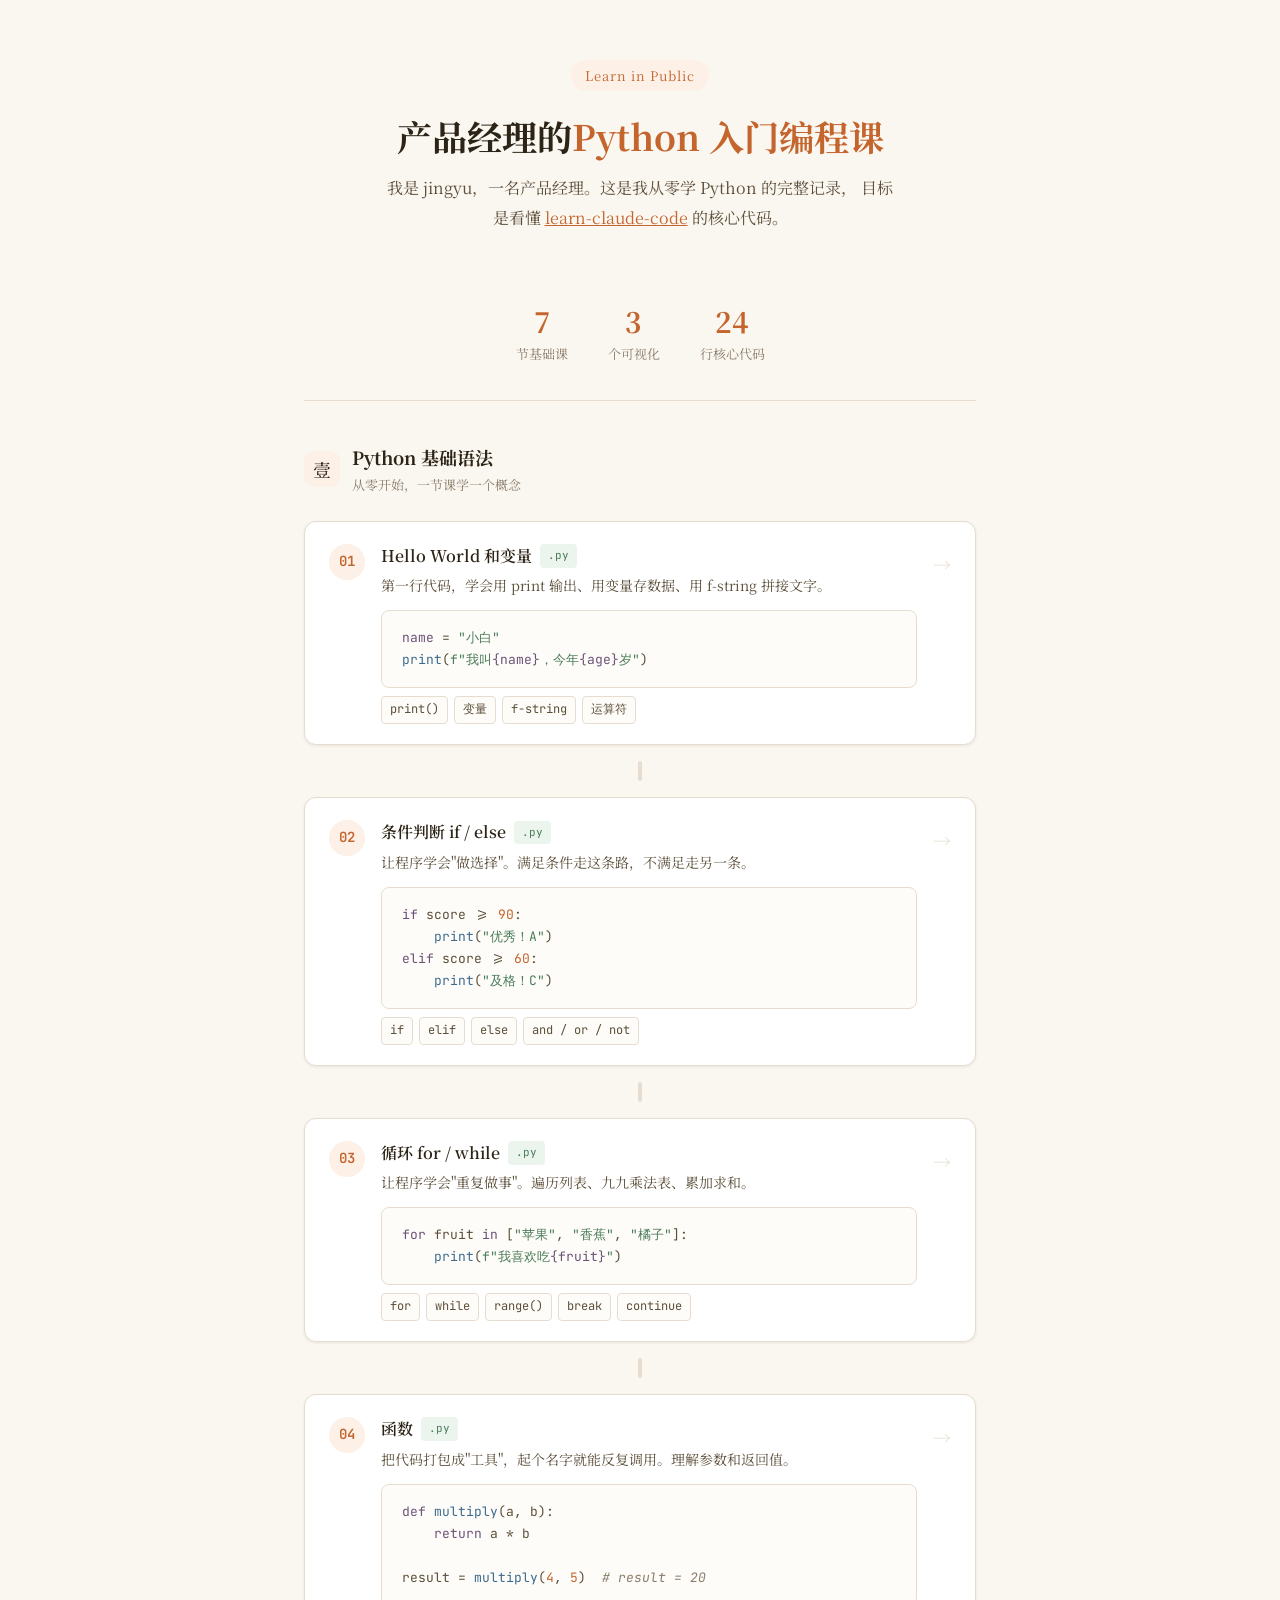
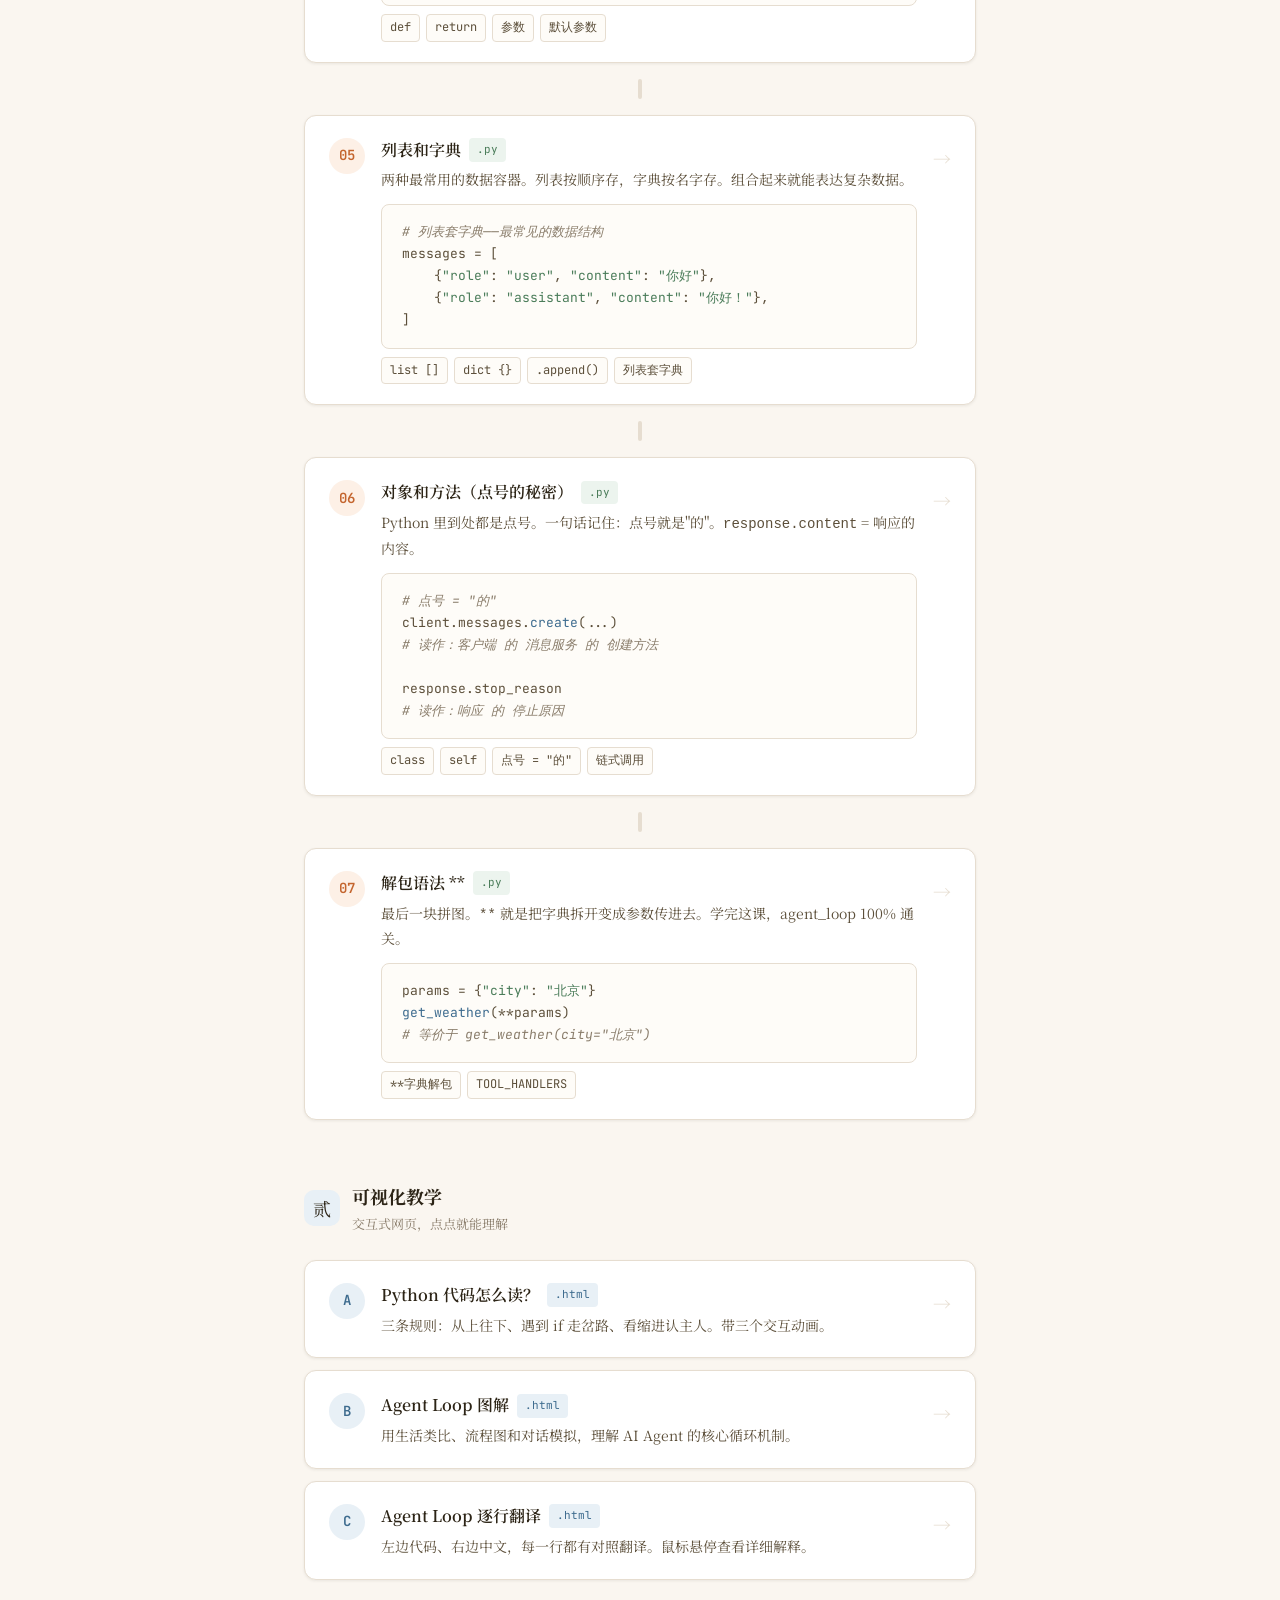
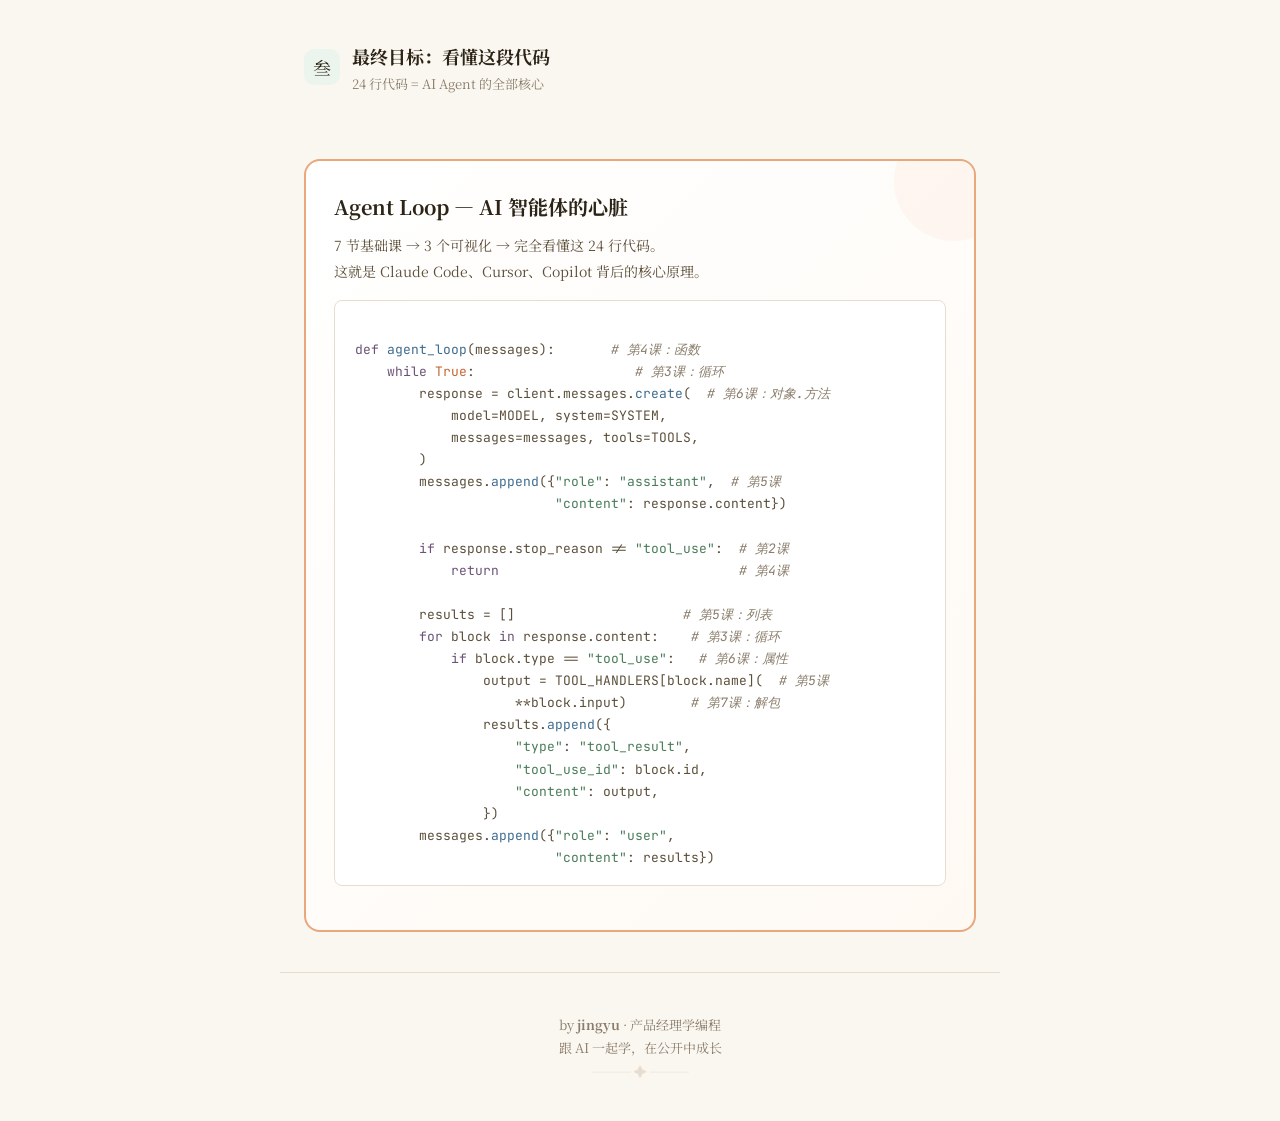
==== index.html @ afe971a0 "Initial commit: Python basics learning site 7 lesson HTML pages with interactive code explanations, " ====
<!DOCTYPE html>
<html lang="zh-CN">
<head>
<meta charset="UTF-8">
<meta name="viewport" content="width=device-width, initial-scale=1.0">
<title>产品经理学编程 · Python 从零开始</title>
<style>
  @import url('https://fonts.googleapis.com/css2?family=Noto+Serif+SC:wght@400;600;700&family=JetBrains+Mono:wght@400;500&display=swap');

  :root {
    --paper: #faf6f0;
    --paper-dark: #f0e9de;
    --paper-darker: #e6ddd0;
    --ink: #2c2416;
    --ink-light: #5c4f3a;
    --ink-lighter: #8a7d6b;
    --accent: #c4652e;
    --accent-light: #e8a87c;
    --accent-bg: #fdf0e6;
    --green: #4a7c59;
    --green-bg: #ecf4ee;
    --blue: #3d6b8e;
    --blue-bg: #e8f0f6;
    --purple: #6b5278;
    --purple-bg: #f0eaf4;
    --code-bg: #fefcf8;
    --code-border: #e6ddd0;
    --shadow: 0 1px 3px rgba(44, 36, 22, 0.08);
    --shadow-hover: 0 4px 12px rgba(44, 36, 22, 0.12);
  }

  * { margin: 0; padding: 0; box-sizing: border-box; }

  body {
    font-family: "Noto Serif SC", "PingFang SC", "Songti SC", Georgia, serif;
    background: var(--paper);
    color: var(--ink);
    line-height: 1.8;
    -webkit-font-smoothing: antialiased;
  }

  /* === Header === */
  .hero {
    max-width: 720px;
    margin: 0 auto;
    padding: 60px 24px 40px;
    text-align: center;
  }
  .hero-badge {
    display: inline-block;
    background: var(--accent-bg);
    color: var(--accent);
    font-size: 13px;
    padding: 4px 14px;
    border-radius: 20px;
    margin-bottom: 20px;
    letter-spacing: 1px;
  }
  .hero h1 {
    font-size: 2.2em;
    font-weight: 700;
    line-height: 1.4;
    margin-bottom: 12px;
    color: var(--ink);
  }
  .hero h1 em {
    font-style: normal;
    color: var(--accent);
  }
  .hero-desc {
    font-size: 16px;
    color: var(--ink-light);
    max-width: 520px;
    margin: 0 auto;
    line-height: 1.9;
  }

  /* === Divider === */
  .divider {
    max-width: 720px;
    margin: 0 auto;
    padding: 0 24px;
  }
  .divider-line {
    border: none;
    border-top: 1px solid var(--paper-darker);
    position: relative;
  }
  .divider-line::after {
    content: "§";
    position: absolute;
    top: -12px;
    left: 50%;
    transform: translateX(-50%);
    background: var(--paper);
    padding: 0 12px;
    color: var(--paper-darker);
    font-size: 16px;
  }

  /* === Stats === */
  .stats {
    display: flex;
    justify-content: center;
    gap: 40px;
    padding: 32px 24px;
    max-width: 720px;
    margin: 0 auto;
  }
  .stat {
    text-align: center;
  }
  .stat-num {
    font-size: 28px;
    font-weight: 700;
    color: var(--accent);
    display: block;
    line-height: 1.2;
  }
  .stat-label {
    font-size: 13px;
    color: var(--ink-lighter);
  }

  /* === Course Section === */
  .section {
    max-width: 720px;
    margin: 0 auto;
    padding: 40px 24px 20px;
  }
  .section-header {
    display: flex;
    align-items: center;
    gap: 12px;
    margin-bottom: 24px;
  }
  .section-icon {
    width: 36px;
    height: 36px;
    border-radius: 10px;
    display: flex;
    align-items: center;
    justify-content: center;
    font-size: 18px;
    flex-shrink: 0;
  }
  .icon-orange { background: var(--accent-bg); }
  .icon-green { background: var(--green-bg); }
  .icon-blue { background: var(--blue-bg); }
  .icon-purple { background: var(--purple-bg); }
  .section-title {
    font-size: 18px;
    font-weight: 700;
  }
  .section-subtitle {
    font-size: 13px;
    color: var(--ink-lighter);
  }

  /* === Lesson Card === */
  .lesson-list {
    display: flex;
    flex-direction: column;
    gap: 12px;
  }

  .lesson-card {
    background: white;
    border: 1px solid var(--paper-darker);
    border-radius: 12px;
    padding: 20px 24px;
    display: flex;
    align-items: flex-start;
    gap: 16px;
    transition: all 0.2s;
    cursor: default;
    box-shadow: var(--shadow);
  }
  .lesson-card:hover {
    box-shadow: var(--shadow-hover);
    border-color: var(--accent-light);
  }
  .lesson-card.clickable {
    cursor: pointer;
    text-decoration: none;
    color: inherit;
  }

  .lesson-num {
    width: 36px;
    height: 36px;
    border-radius: 50%;
    display: flex;
    align-items: center;
    justify-content: center;
    font-family: "JetBrains Mono", monospace;
    font-size: 14px;
    font-weight: 600;
    flex-shrink: 0;
    margin-top: 2px;
  }
  .num-orange { background: var(--accent-bg); color: var(--accent); }
  .num-green { background: var(--green-bg); color: var(--green); }
  .num-blue { background: var(--blue-bg); color: var(--blue); }
  .num-purple { background: var(--purple-bg); color: var(--purple); }

  .lesson-body { flex: 1; min-width: 0; }
  .lesson-title-row {
    display: flex;
    align-items: center;
    gap: 8px;
    margin-bottom: 4px;
  }
  .lesson-name {
    font-size: 16px;
    font-weight: 600;
    color: var(--ink);
  }
  .lesson-tag {
    font-size: 11px;
    padding: 2px 8px;
    border-radius: 4px;
    font-family: "JetBrains Mono", monospace;
  }
  .tag-py {
    background: var(--green-bg);
    color: var(--green);
  }
  .tag-html {
    background: var(--blue-bg);
    color: var(--blue);
  }
  .lesson-desc {
    font-size: 14px;
    color: var(--ink-light);
    line-height: 1.7;
  }
  .lesson-keywords {
    margin-top: 8px;
    display: flex;
    gap: 6px;
    flex-wrap: wrap;
  }
  .keyword {
    font-family: "JetBrains Mono", monospace;
    font-size: 12px;
    background: var(--code-bg);
    border: 1px solid var(--code-border);
    padding: 2px 8px;
    border-radius: 4px;
    color: var(--ink-light);
  }

  .lesson-arrow {
    color: var(--paper-darker);
    font-size: 18px;
    margin-top: 6px;
    transition: color 0.2s;
  }
  .lesson-card:hover .lesson-arrow {
    color: var(--accent);
  }

  /* === Code Preview === */
  .code-preview {
    background: var(--code-bg);
    border: 1px solid var(--code-border);
    border-radius: 8px;
    padding: 16px 20px;
    margin-top: 12px;
    font-family: "JetBrains Mono", monospace;
    font-size: 13px;
    line-height: 1.7;
    color: var(--ink-light);
    overflow-x: auto;
    white-space: pre;
  }
  .code-preview .ck { color: var(--purple); }
  .code-preview .cf { color: var(--blue); }
  .code-preview .cs { color: var(--green); }
  .code-preview .cn { color: var(--accent); }
  .code-preview .cm { color: var(--ink-lighter); font-style: italic; }

  /* === Progress Path === */
  .path-connector {
    display: flex;
    justify-content: center;
    padding: 4px 0;
  }
  .path-dot {
    width: 4px;
    height: 20px;
    background: var(--paper-darker);
    border-radius: 2px;
  }

  /* === Agent Loop Section === */
  .agent-section {
    max-width: 720px;
    margin: 0 auto;
    padding: 20px 24px 40px;
  }
  .agent-card {
    background: linear-gradient(135deg, white, #fef9f3);
    border: 2px solid var(--accent-light);
    border-radius: 16px;
    padding: 28px;
    position: relative;
    overflow: hidden;
  }
  .agent-card::before {
    content: "";
    position: absolute;
    top: -40px;
    right: -40px;
    width: 120px;
    height: 120px;
    background: var(--accent-bg);
    border-radius: 50%;
    opacity: 0.5;
  }
  .agent-card-title {
    font-size: 20px;
    font-weight: 700;
    margin-bottom: 8px;
    position: relative;
  }
  .agent-card-desc {
    font-size: 14px;
    color: var(--ink-light);
    margin-bottom: 16px;
    position: relative;
  }
  .agent-links {
    display: flex;
    gap: 10px;
    flex-wrap: wrap;
    position: relative;
  }
  .agent-link {
    display: inline-flex;
    align-items: center;
    gap: 6px;
    background: white;
    border: 1px solid var(--paper-darker);
    padding: 8px 16px;
    border-radius: 8px;
    font-size: 14px;
    color: var(--ink);
    text-decoration: none;
    transition: all 0.2s;
    box-shadow: var(--shadow);
  }
  .agent-link:hover {
    border-color: var(--accent);
    box-shadow: var(--shadow-hover);
  }

  /* === Footer === */
  .footer {
    max-width: 720px;
    margin: 0 auto;
    padding: 40px 24px;
    text-align: center;
    border-top: 1px solid var(--paper-darker);
  }
  .footer p {
    font-size: 13px;
    color: var(--ink-lighter);
    line-height: 1.8;
  }
  .footer a {
    color: var(--accent);
    text-decoration: none;
  }

  /* === Mobile === */
  @media (max-width: 600px) {
    .hero h1 { font-size: 1.6em; }
    .stats { gap: 24px; }
    .lesson-card { padding: 16px; }
    .lesson-keywords { display: none; }
  }
</style>
</head>
<body>

<!-- Hero -->
<div class="hero">
  <div class="hero-badge">Learn in Public</div>
  <h1>产品经理的<em>Python 入门编程课</em></h1>
  <p class="hero-desc">
    我是 jingyu，一名产品经理。这是我从零学 Python 的完整记录，
    目标是看懂 <a href="https://github.com/anthropics/claude-code" style="color: var(--accent); text-decoration: underline;">learn-claude-code</a> 的核心代码。
  </p>
</div>

<!-- Stats -->
<div class="stats">
  <div class="stat">
    <span class="stat-num">7</span>
    <span class="stat-label">节基础课</span>
  </div>
  <div class="stat">
    <span class="stat-num">3</span>
    <span class="stat-label">个可视化</span>
  </div>
  <div class="stat">
    <span class="stat-num">24</span>
    <span class="stat-label">行核心代码</span>
  </div>
</div>

<div class="divider"><hr class="divider-line"></div>

<!-- Part 1: Python 基础 -->
<div class="section">
  <div class="section-header">
    <div class="section-icon icon-orange">壹</div>
    <div>
      <div class="section-title">Python 基础语法</div>
      <div class="section-subtitle">从零开始，一节课学一个概念</div>
    </div>
  </div>

  <div class="lesson-list">

    <!-- Lesson 1 -->
    <a class="lesson-card clickable" href="python-basics/lesson-01.html">
      <div class="lesson-num num-orange">01</div>
      <div class="lesson-body">
        <div class="lesson-title-row">
          <span class="lesson-name">Hello World 和变量</span>
          <span class="lesson-tag tag-py">.py</span>
        </div>
        <div class="lesson-desc">第一行代码，学会用 print 输出、用变量存数据、用 f-string 拼接文字。</div>
        <div class="code-preview"><span class="ck">name</span> = <span class="cs">"小白"</span>
<span class="cf">print</span>(<span class="cs">f"我叫</span><span class="ck">{name}</span><span class="cs">，今年</span><span class="ck">{age}</span><span class="cs">岁"</span>)</div>
        <div class="lesson-keywords">
          <span class="keyword">print()</span>
          <span class="keyword">变量</span>
          <span class="keyword">f-string</span>
          <span class="keyword">运算符</span>
        </div>
      </div>
      <div class="lesson-arrow">→</div>
    </a>

    <div class="path-connector"><div class="path-dot"></div></div>

    <!-- Lesson 2 -->
    <a class="lesson-card clickable" href="python-basics/lesson-02.html">
      <div class="lesson-num num-orange">02</div>
      <div class="lesson-body">
        <div class="lesson-title-row">
          <span class="lesson-name">条件判断 if / else</span>
          <span class="lesson-tag tag-py">.py</span>
        </div>
        <div class="lesson-desc">让程序学会"做选择"。满足条件走这条路，不满足走另一条。</div>
        <div class="code-preview"><span class="ck">if</span> score >= <span class="cn">90</span>:
    <span class="cf">print</span>(<span class="cs">"优秀！A"</span>)
<span class="ck">elif</span> score >= <span class="cn">60</span>:
    <span class="cf">print</span>(<span class="cs">"及格！C"</span>)</div>
        <div class="lesson-keywords">
          <span class="keyword">if</span>
          <span class="keyword">elif</span>
          <span class="keyword">else</span>
          <span class="keyword">and / or / not</span>
        </div>
      </div>
      <div class="lesson-arrow">→</div>
    </a>

    <div class="path-connector"><div class="path-dot"></div></div>

    <!-- Lesson 3 -->
    <a class="lesson-card clickable" href="python-basics/lesson-03.html">
      <div class="lesson-num num-orange">03</div>
      <div class="lesson-body">
        <div class="lesson-title-row">
          <span class="lesson-name">循环 for / while</span>
          <span class="lesson-tag tag-py">.py</span>
        </div>
        <div class="lesson-desc">让程序学会"重复做事"。遍历列表、九九乘法表、累加求和。</div>
        <div class="code-preview"><span class="ck">for</span> fruit <span class="ck">in</span> [<span class="cs">"苹果"</span>, <span class="cs">"香蕉"</span>, <span class="cs">"橘子"</span>]:
    <span class="cf">print</span>(<span class="cs">f"我喜欢吃</span><span class="ck">{fruit}</span><span class="cs">"</span>)</div>
        <div class="lesson-keywords">
          <span class="keyword">for</span>
          <span class="keyword">while</span>
          <span class="keyword">range()</span>
          <span class="keyword">break</span>
          <span class="keyword">continue</span>
        </div>
      </div>
      <div class="lesson-arrow">→</div>
    </a>

    <div class="path-connector"><div class="path-dot"></div></div>

    <!-- Lesson 4 -->
    <a class="lesson-card clickable" href="python-basics/lesson-04.html">
      <div class="lesson-num num-orange">04</div>
      <div class="lesson-body">
        <div class="lesson-title-row">
          <span class="lesson-name">函数</span>
          <span class="lesson-tag tag-py">.py</span>
        </div>
        <div class="lesson-desc">把代码打包成"工具"，起个名字就能反复调用。理解参数和返回值。</div>
        <div class="code-preview"><span class="ck">def</span> <span class="cf">multiply</span>(a, b):
    <span class="ck">return</span> a * b

result = <span class="cf">multiply</span>(<span class="cn">4</span>, <span class="cn">5</span>)  <span class="cm"># result = 20</span></div>
        <div class="lesson-keywords">
          <span class="keyword">def</span>
          <span class="keyword">return</span>
          <span class="keyword">参数</span>
          <span class="keyword">默认参数</span>
        </div>
      </div>
      <div class="lesson-arrow">→</div>
    </a>

    <div class="path-connector"><div class="path-dot"></div></div>

    <!-- Lesson 5 -->
    <a class="lesson-card clickable" href="python-basics/lesson-05.html">
      <div class="lesson-num num-orange">05</div>
      <div class="lesson-body">
        <div class="lesson-title-row">
          <span class="lesson-name">列表和字典</span>
          <span class="lesson-tag tag-py">.py</span>
        </div>
        <div class="lesson-desc">两种最常用的数据容器。列表按顺序存，字典按名字存。组合起来就能表达复杂数据。</div>
        <div class="code-preview"><span class="cm"># 列表套字典——最常见的数据结构</span>
messages = [
    {<span class="cs">"role"</span>: <span class="cs">"user"</span>, <span class="cs">"content"</span>: <span class="cs">"你好"</span>},
    {<span class="cs">"role"</span>: <span class="cs">"assistant"</span>, <span class="cs">"content"</span>: <span class="cs">"你好！"</span>},
]</div>
        <div class="lesson-keywords">
          <span class="keyword">list []</span>
          <span class="keyword">dict {}</span>
          <span class="keyword">.append()</span>
          <span class="keyword">列表套字典</span>
        </div>
      </div>
      <div class="lesson-arrow">→</div>
    </a>

    <div class="path-connector"><div class="path-dot"></div></div>

    <!-- Lesson 6 -->
    <a class="lesson-card clickable" href="python-basics/lesson-06.html">
      <div class="lesson-num num-orange">06</div>
      <div class="lesson-body">
        <div class="lesson-title-row">
          <span class="lesson-name">对象和方法（点号的秘密）</span>
          <span class="lesson-tag tag-py">.py</span>
        </div>
        <div class="lesson-desc">Python 里到处都是点号。一句话记住：点号就是"的"。<code>response.content</code> = 响应的内容。</div>
        <div class="code-preview"><span class="cm"># 点号 = "的"</span>
client.messages.<span class="cf">create</span>(...)
<span class="cm"># 读作：客户端 的 消息服务 的 创建方法</span>

response.stop_reason
<span class="cm"># 读作：响应 的 停止原因</span></div>
        <div class="lesson-keywords">
          <span class="keyword">class</span>
          <span class="keyword">self</span>
          <span class="keyword">点号 = "的"</span>
          <span class="keyword">链式调用</span>
        </div>
      </div>
      <div class="lesson-arrow">→</div>
    </a>

    <div class="path-connector"><div class="path-dot"></div></div>

    <!-- Lesson 7 -->
    <a class="lesson-card clickable" href="python-basics/lesson-07.html">
      <div class="lesson-num num-orange">07</div>
      <div class="lesson-body">
        <div class="lesson-title-row">
          <span class="lesson-name">解包语法 **</span>
          <span class="lesson-tag tag-py">.py</span>
        </div>
        <div class="lesson-desc">最后一块拼图。<code>**</code> 就是把字典拆开变成参数传进去。学完这课，agent_loop 100% 通关。</div>
        <div class="code-preview">params = {<span class="cs">"city"</span>: <span class="cs">"北京"</span>}
<span class="cf">get_weather</span>(**params)
<span class="cm"># 等价于 get_weather(city="北京")</span></div>
        <div class="lesson-keywords">
          <span class="keyword">**字典解包</span>
          <span class="keyword">TOOL_HANDLERS</span>
        </div>
      </div>
      <div class="lesson-arrow">→</div>
    </a>

  </div>
</div>

<!-- Part 2: 可视化教学 -->
<div class="section">
  <div class="section-header">
    <div class="section-icon icon-blue">贰</div>
    <div>
      <div class="section-title">可视化教学</div>
      <div class="section-subtitle">交互式网页，点点就能理解</div>
    </div>
  </div>

  <div class="lesson-list">
    <a class="lesson-card clickable" href="python-basics/how-to-read-code.html">
      <div class="lesson-num num-blue">A</div>
      <div class="lesson-body">
        <div class="lesson-title-row">
          <span class="lesson-name">Python 代码怎么读？</span>
          <span class="lesson-tag tag-html">.html</span>
        </div>
        <div class="lesson-desc">三条规则：从上往下、遇到 if 走岔路、看缩进认主人。带三个交互动画。</div>
      </div>
      <div class="lesson-arrow">→</div>
    </a>

    <a class="lesson-card clickable" href="python-basics/agent-loop-explained.html">
      <div class="lesson-num num-blue">B</div>
      <div class="lesson-body">
        <div class="lesson-title-row">
          <span class="lesson-name">Agent Loop 图解</span>
          <span class="lesson-tag tag-html">.html</span>
        </div>
        <div class="lesson-desc">用生活类比、流程图和对话模拟，理解 AI Agent 的核心循环机制。</div>
      </div>
      <div class="lesson-arrow">→</div>
    </a>

    <a class="lesson-card clickable" href="python-basics/agent-loop-line-by-line.html">
      <div class="lesson-num num-blue">C</div>
      <div class="lesson-body">
        <div class="lesson-title-row">
          <span class="lesson-name">Agent Loop 逐行翻译</span>
          <span class="lesson-tag tag-html">.html</span>
        </div>
        <div class="lesson-desc">左边代码、右边中文，每一行都有对照翻译。鼠标悬停查看详细解释。</div>
      </div>
      <div class="lesson-arrow">→</div>
    </a>
  </div>
</div>

<!-- Part 3: 最终目标 -->
<div class="section">
  <div class="section-header">
    <div class="section-icon icon-green">叁</div>
    <div>
      <div class="section-title">最终目标：看懂这段代码</div>
      <div class="section-subtitle">24 行代码 = AI Agent 的全部核心</div>
    </div>
  </div>
</div>

<div class="agent-section">
  <div class="agent-card">
    <div class="agent-card-title">Agent Loop — AI 智能体的心脏</div>
    <div class="agent-card-desc">
      7 节基础课 → 3 个可视化 → 完全看懂这 24 行代码。<br>
      这就是 Claude Code、Cursor、Copilot 背后的核心原理。
    </div>
    <div class="code-preview" style="background:white; margin-bottom:16px;">
<span class="ck">def</span> <span class="cf">agent_loop</span>(messages):       <span class="cm"># 第4课：函数</span>
    <span class="ck">while</span> <span class="cn">True</span>:                    <span class="cm"># 第3课：循环</span>
        response = client.messages.<span class="cf">create</span>(  <span class="cm"># 第6课：对象.方法</span>
            model=MODEL, system=SYSTEM,
            messages=messages, tools=TOOLS,
        )
        messages.<span class="cf">append</span>({<span class="cs">"role"</span>: <span class="cs">"assistant"</span>,  <span class="cm"># 第5课</span>
                         <span class="cs">"content"</span>: response.content})

        <span class="ck">if</span> response.stop_reason != <span class="cs">"tool_use"</span>:  <span class="cm"># 第2课</span>
            <span class="ck">return</span>                              <span class="cm"># 第4课</span>

        results = []                     <span class="cm"># 第5课：列表</span>
        <span class="ck">for</span> block <span class="ck">in</span> response.content:    <span class="cm"># 第3课：循环</span>
            <span class="ck">if</span> block.type == <span class="cs">"tool_use"</span>:   <span class="cm"># 第6课：属性</span>
                output = TOOL_HANDLERS[block.name](  <span class="cm"># 第5课</span>
                    **block.input)        <span class="cm"># 第7课：解包</span>
                results.<span class="cf">append</span>({
                    <span class="cs">"type"</span>: <span class="cs">"tool_result"</span>,
                    <span class="cs">"tool_use_id"</span>: block.id,
                    <span class="cs">"content"</span>: output,
                })
        messages.<span class="cf">append</span>({<span class="cs">"role"</span>: <span class="cs">"user"</span>,
                         <span class="cs">"content"</span>: results})</div>
  </div>
</div>

<!-- Footer -->
<div class="footer">
  <p>
    by <strong>jingyu</strong> · 产品经理学编程<br>
    跟 AI 一起学，在公开中成长<br>
    <span style="color:var(--paper-darker);">─── ✦ ───</span>
  </p>
</div>

</body>
</html>
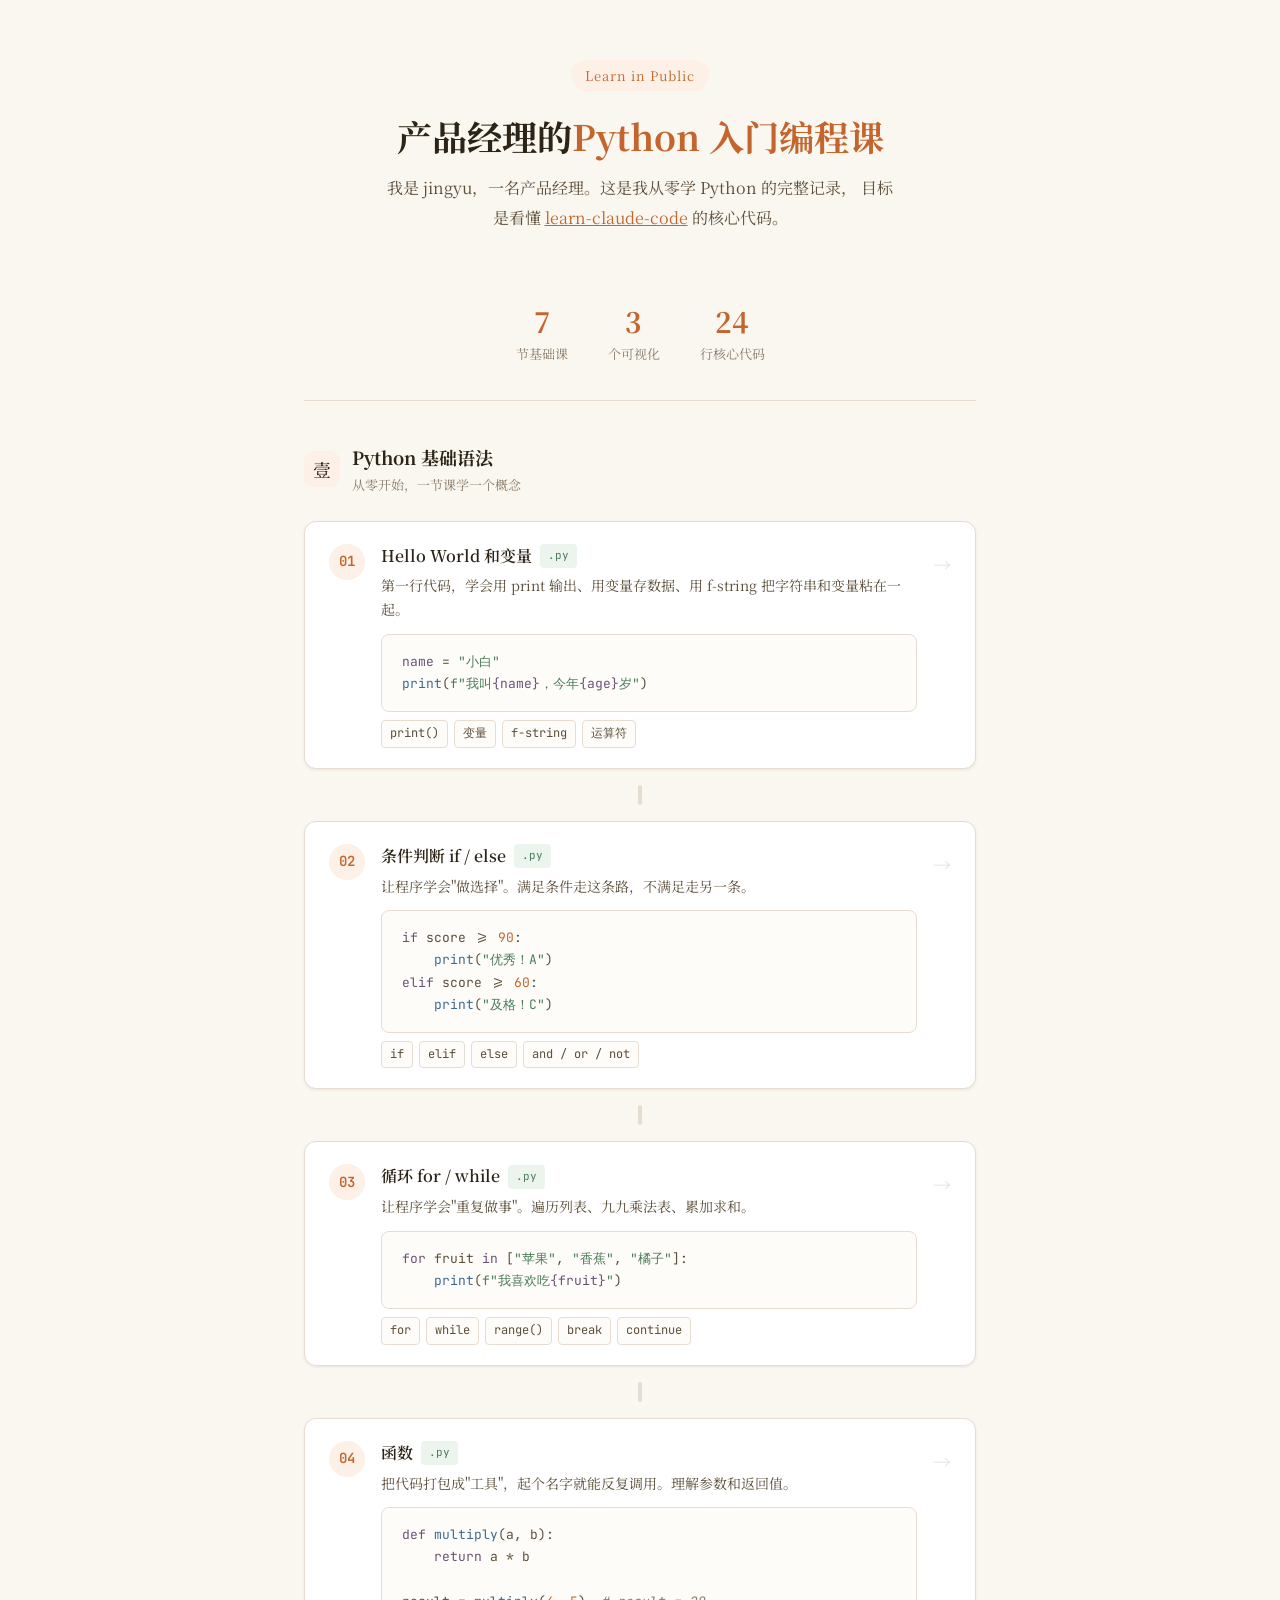
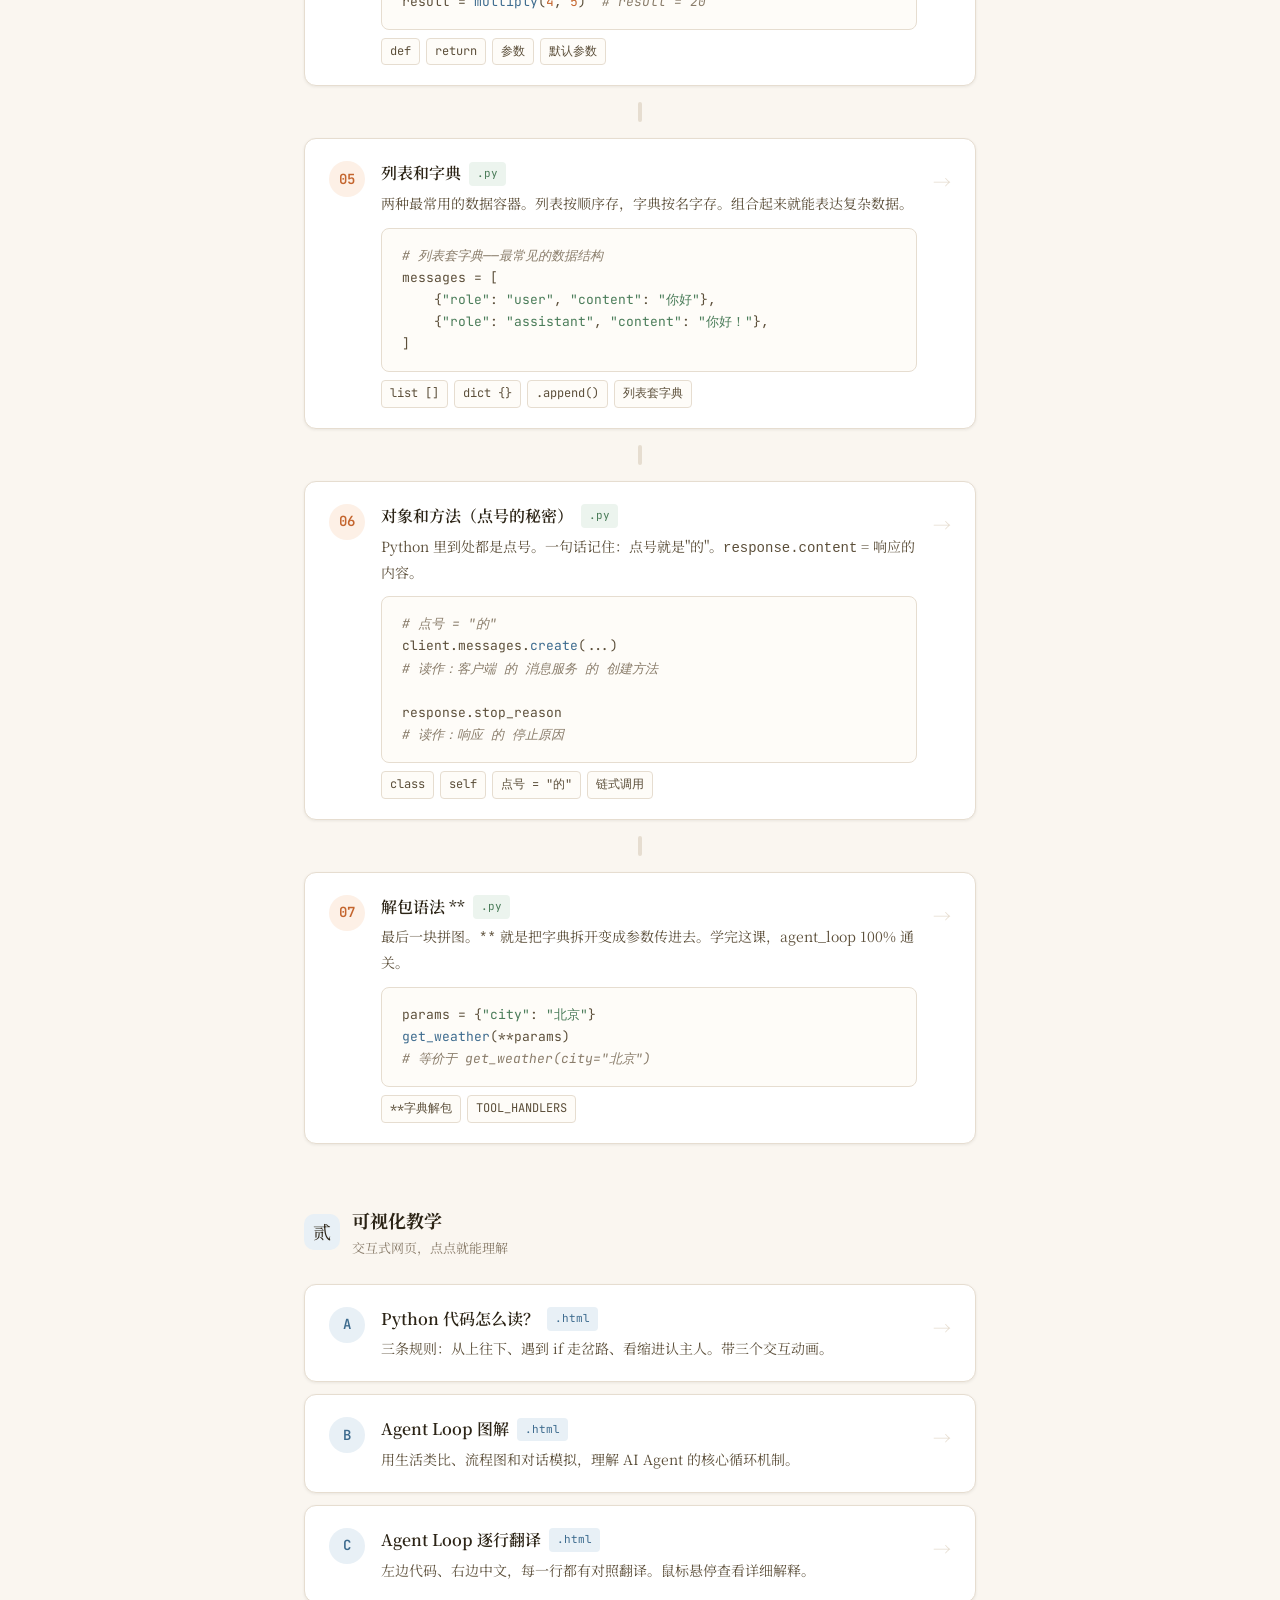
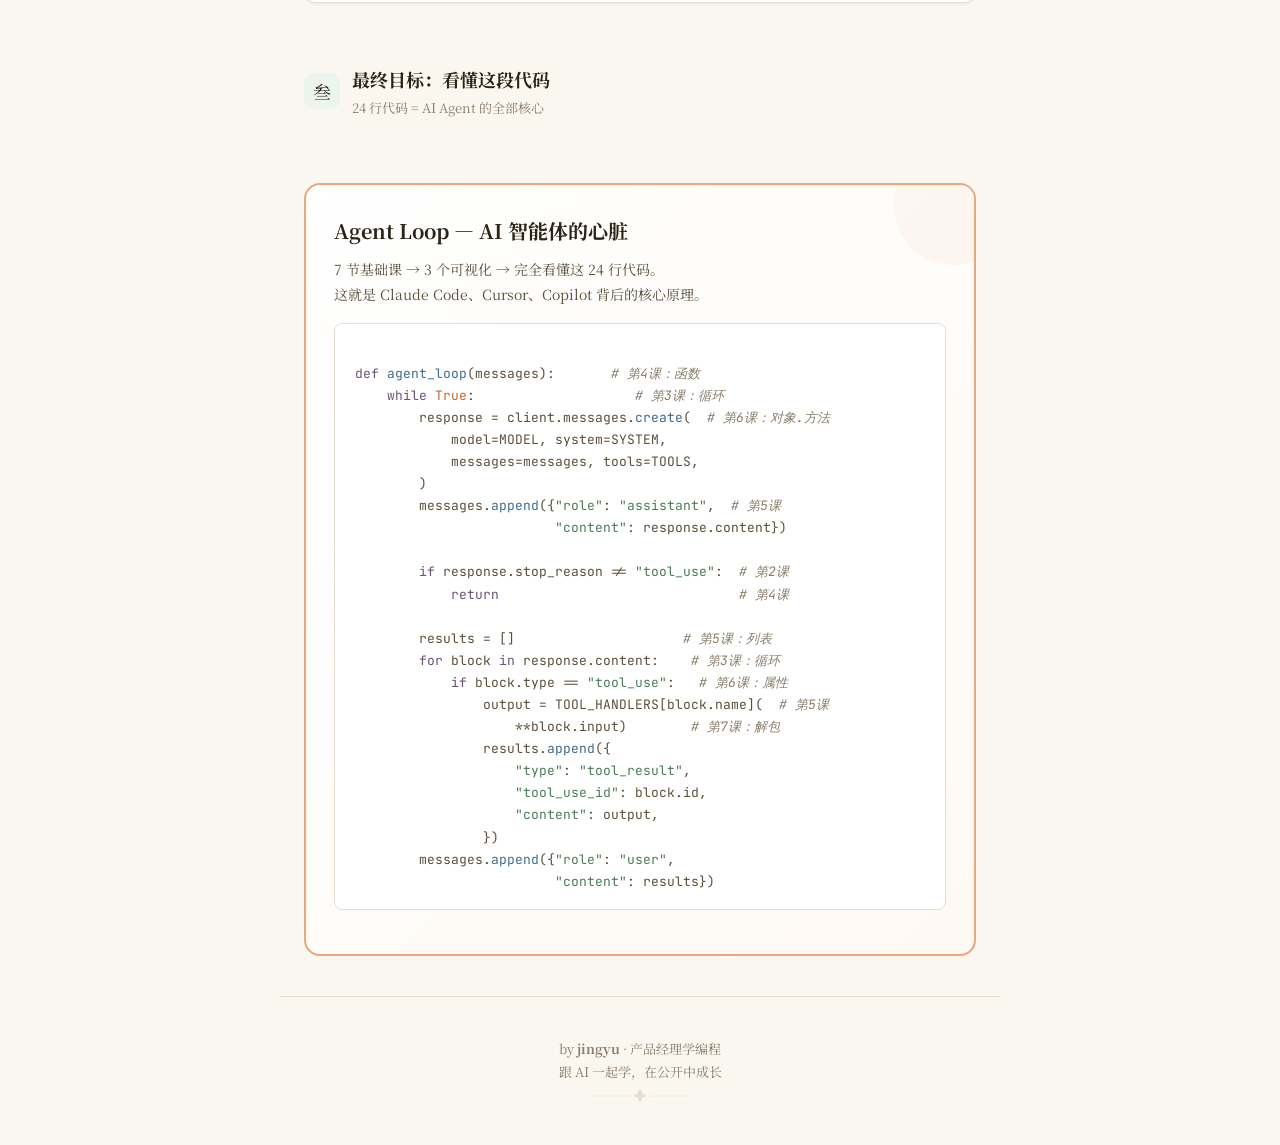
==== commit a341602d: "Restyle visualization pages to warm paper theme & fix copy - Fix lesson-01 desc: "f-string 拼接文字" → "" ====
--- a/index.html
+++ b/index.html
@@ -433,7 +433,7 @@
           <span class="lesson-name">Hello World 和变量</span>
           <span class="lesson-tag tag-py">.py</span>
         </div>
-        <div class="lesson-desc">第一行代码，学会用 print 输出、用变量存数据、用 f-string 拼接文字。</div>
+        <div class="lesson-desc">第一行代码，学会用 print 输出、用变量存数据、用 f-string 把字符串和变量粘在一起。</div>
         <div class="code-preview"><span class="ck">name</span> = <span class="cs">"小白"</span>
 <span class="cf">print</span>(<span class="cs">f"我叫</span><span class="ck">{name}</span><span class="cs">，今年</span><span class="ck">{age}</span><span class="cs">岁"</span>)</div>
         <div class="lesson-keywords">
